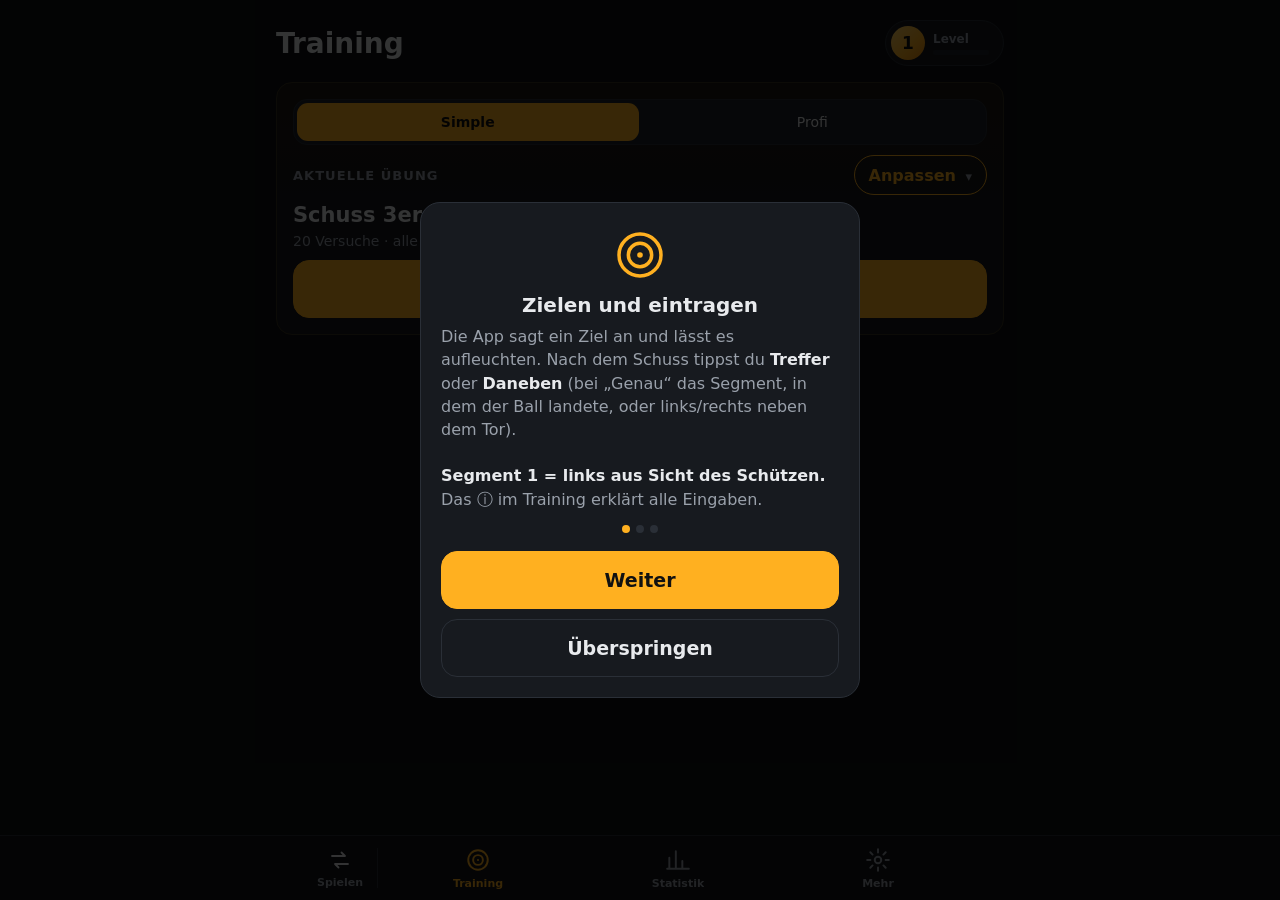
==== index.html @ d04c83e4 "Merge pull request #27 from OliverHapunkt/claude/hotfix-safeupdate v3.20.1 Hotfix: Bestätigen scheit" ====
<!doctype html>
<html lang="de">
<head>
<meta charset="utf-8">
<meta name="viewport" content="width=device-width,initial-scale=1,viewport-fit=cover,user-scalable=no">
<meta name="apple-mobile-web-app-capable" content="yes">
<meta name="mobile-web-app-capable" content="yes">
<meta name="apple-mobile-web-app-status-bar-style" content="black-translucent">
<meta name="apple-mobile-web-app-title" content="Kicker">
<meta name="theme-color" content="#0e1013">
<title>KickerTrainer</title>
<script>
// Version und Datum: nur hier ändern. Hängt an CSS/JS als ?v=…, damit iOS nach einem Update keine alten Dateien mischt.
window.KT_VER={v:'3.20.1',d:'2026-11-25'};
document.write('<link rel="stylesheet" href="css/app.css?v='+KT_VER.v+'">');
</script>
</head>
<body>

<section id="home" class="screen tabbed">
  <header class="ptitle phead"><h1>Training</h1><button class="lvlchip hidden" id="lvlChip" aria-label="Level-Details"></button></header>

  <div class="card qcard">
    <div class="chips sc" id="cLvl" aria-label="Modus"></div>
    <div class="qhead tap"><h2>Aktuelle Übung</h2><button class="link pill" id="btnCfg" aria-expanded="false">Anpassen</button></div>
    <p class="qsum" id="cfgSum"></p>
    <div id="simpleWrap" class="hidden">
      <div class="sub"><label>Übung</label><div class="chips sc" id="sDisc"></div></div>
      <div class="sub"><label>Anzahl</label><div id="sAmt"></div></div>
    </div>
    <div id="cfgWrap" class="hidden">
      <div class="sub"><label>Disziplin</label><div class="chips" id="cDisc"></div></div>
      <div class="sub"><label id="lTech">Technik</label><div class="chips" id="cTech"></div></div>
      <div class="sub" id="wTech2"><label>Schuss-Technik</label><div class="chips" id="cTech2"></div></div>
      <div class="sub" id="wTP"><label>Pass-Ziele <span class="lmulti">mehrere möglich</span></label><div class="chips multi" id="cTP"></div></div>
      <div class="sub" id="wTS"><label>Schuss-Ziele <span class="lmulti">mehrere möglich</span> <button type="button" class="tipb" data-tip-k="segs" aria-label="Erklärung">ⓘ</button></label><div class="chips multi" id="cTS"></div></div>
      <div class="sub hidden" id="wReact"><label>Reaktion <button type="button" class="tipb" data-tip-k="react" aria-label="Erklärung">ⓘ</button></label>
        <div class="chips sc" id="cRxm"></div><div class="chips sc" id="cRxa" style="margin-top:8px"></div>
        <label style="margin-top:12px">Schwierigkeit</label><div class="chips sc" id="cDyn"></div>
        <label id="lLvl" style="margin-top:10px">Stufe </label><div id="sLvl"></div><p class="hint" id="hLvl"></p>
        <p class="hint warn hidden" id="hRx"></p></div>
      <div class="sep"></div>
      <div class="sub"><label>Reihenfolge</label><div class="chips sc" id="cOrder"></div>
        <div id="wWeak" class="hidden"><div class="sub"><label>Datenbasis: letzte Sessions dieser Disziplin</label><div class="chips sc" id="cWeakN"></div></div><p class="hint" id="hWeak"></p></div></div>
      <div class="sub" id="wTiming"><label>Timing <button type="button" class="tipb" data-tip-k="timing" aria-label="Erklärung">ⓘ</button></label><div class="chips sc" id="cTiming"></div><p class="hint" id="hTiming"></p></div>
      <div class="sub" id="wWindow"><label>Reaktionsfenster nach Signal</label><div id="cWindow"></div></div>
      <div class="sub" id="wReady"><label>Aufbauzeit / „Bereit“ <button type="button" class="tipb" data-tip-k="setup" aria-label="Erklärung">ⓘ</button></label><div class="chips sc" id="cReady"></div><div class="hidden" id="sReady"></div><p class="hint" id="hReady"></p></div>
      <div class="sub" id="wScore"><label>Wertung Schuss <button type="button" class="tipb" data-tip-k="scoring" aria-label="Erklärung">ⓘ</button></label><div class="chips sc" id="cScore"></div><p class="hint" id="hScore"></p></div>
      <div class="sub" id="wPr"><label>Druckmodus</label><div id="cPr"></div><p class="hint" id="hPr"></p></div>
      <div class="sub"><label>Umfang</label><div class="chips sc" id="cAmtC"></div><div id="cAmt" style="margin-top:10px"></div></div>
      <button class="big" id="btnPreset">Als eigene Übung speichern</button>
    </div>
    <div class="two qbtns"><button class="big primary" id="btnStart">Start</button><button class="big" id="btnAddPlan">+ Station</button></div>
  </div>
  <div id="gamHome"></div>
  <div id="lpHome"></div>

  <div class="card hidden" id="presetCard"><h2>Meine Übungen</h2><div id="presetList"></div></div>

  <div class="card hidden" id="planCard"><div class="qhead"><h2 id="planTitle">Ablauf</h2><button class="link" id="btnPlanClear">Leeren</button></div><div id="planList"></div>
    <div class="two"><button class="big primary" id="btnPlanStart">Ablauf starten</button><button class="big" id="btnPlanSave">Speichern</button></div>
    <p class="hint" style="margin-bottom:0">Mehrere Stationen hintereinander. Weitere mit „+ Station“ hinzufügen.</p></div>

</section>

<div id="flash" aria-hidden="true"></div>
<section id="train" class="hidden">
  <div class="beam" id="beam"></div>
  <div class="thead"><div><button type="button" class="tipb" data-tip-k="vocab" aria-label="Sprachbefehle und Bedeutung der Eingaben">ⓘ</button> <span id="tMode"></span></div><div id="tCount" class="count"></div><div id="tRate"></div></div>
  <div class="status" id="tStatus"></div>
  <div class="bar"><i id="tBar"></i></div>
  <div class="wlive hidden" id="wLive"></div>
  <div class="mlive hidden" id="mLive"><span>Ton</span><div class="meter mA"><i></i><b></b></div><span>Vibr.</span><div class="meter mM"><i></i><b></b></div><div class="mstate" id="mState"></div></div>
  <div class="area" id="area">
    <button class="readybtn hidden" id="readyBtn">BEREIT</button>
    <div class="segs hidden" id="segs"></div>
    <div class="pviz hidden" id="pviz"></div>
    <div class="simple hidden" id="simple"><button class="sbtn no dir hidden" id="bNoL"><span>←</span><small>Daneben links</small></button><button class="sbtn yes" id="bYes">Treffer</button><button class="sbtn no" id="bNo">Daneben</button><button class="sbtn no dir hidden" id="bNoR"><span>→</span><small>Daneben rechts</small></button></div>
  </div>
  <div class="tfoot">
    <button id="btnUndo" aria-label="Rückgängig"><svg class="ic" viewBox="0 0 24 24" aria-hidden="true"><path d="M9 14 4 9l5-5"/><path d="M4 9h11a5 5 0 0 1 0 10h-3"/></svg><small>Rückgängig</small></button>
    <button id="btnMissL" class="miss mdir hidden" aria-label="Daneben links neben dem Tor"><span>←</span><small>links daneben</small></button><button id="btnMiss" class="miss"><span>Daneben</span><small>unklar wohin</small></button><button id="btnMissR" class="miss mdir hidden" aria-label="Daneben rechts neben dem Tor"><span>→</span><small>rechts daneben</small></button>
    <button id="btnEnd" aria-label="Training beenden"><svg class="ic" viewBox="0 0 24 24" aria-hidden="true"><rect x="6" y="6" width="12" height="12" rx="2"/></svg><small>Ende</small></button>
  </div>
</section>

<section id="stats" class="screen tabbed hidden">
  <header class="ptitle"><h1>Statistik</h1></header>
  <div class="filters">
    <div class="chips" id="cPin"></div>
    <div class="chips sc" id="cRange"></div>
    <div class="chips scroll" id="cSDisc"></div>
    <div class="chips scroll" id="cSTech"></div>
    <div class="chips scroll" id="cSTime"></div>
  </div>
  <div id="statsBody"></div>
</section>

<section id="chal" class="screen tabbed hidden">
  <header class="ptitle"><h1>Challenges</h1></header>
  <div id="chalBody"></div>
</section>

<section id="settings" class="screen tabbed hidden">
  <header class="ptitle"><h1>Einstellungen</h1></header>
  <div class="card" data-only="train"><h2>Ansage &amp; Eingabe</h2>
    <label class="row"><span>Sprachansage <button type="button" class="tipb" data-tip-k="voiceOut" aria-label="Erklärung">ⓘ</button><small>Schuss: nur Zahl · Pass: „wall“ / „lane“</small></span><input type="checkbox" class="sw" id="oVoiceOut"></label>
    <label class="row"><span>Daneben mit Richtung <button type="button" class="tipb" data-tip-k="missdir" aria-label="Erklärung">ⓘ</button><small>Nur Wertung „Einfach“: teilt „Daneben“ in links / rechts (aus Sicht des Schützen). Bei „Genau“ immer vorhanden</small></span><input type="checkbox" class="sw" id="oMissDir"></label>
    <label class="row"><span>Spracheingabe (Beta) <button type="button" class="tipb" data-tip-k="vocab" aria-label="Erklärung">ⓘ</button><small>„Ja“, „eins“–„fünf“, „links“, „rechts“, „miss“ – ⓘ zeigt das Wörterbuch</small></span><input type="checkbox" class="sw" id="oVoiceIn"></label>
    <p class="hint" id="srNote" style="margin-top:6px"></p>
  </div>
  <div class="card" data-only="train"><h2>Trainingshilfen</h2>
    <label class="row"><span>Lernpfad<small>Zeigt auf der Trainingsseite, welche Stufe (Serie, Gemischt, Auf Signal) als Nächstes dran ist</small></span><input type="checkbox" class="sw" id="oLp"></label>
    <label class="row"><span>Standardtest-Erinnerung<small>Einmal im Monat derselbe Test, damit du Fortschritt wirklich vergleichen kannst</small></span><input type="checkbox" class="sw" id="oStd"></label>
  </div>
  <div class="card"><h2>Gamification</h2>
    <label class="row"><span>Gamification<small>Level, XP und Challenges. Aus = App wie bisher</small></span><input type="checkbox" class="sw" id="gOn"></label>
    <label class="row"><span>XP &amp; Level<small>Punkte für Training und Treffer, schwierigere Ziele zählen mehr</small></span><input type="checkbox" class="sw" id="gXp"></label>
    <label class="row"><span>Challenges<small>Vorkonfigurierte Aufgaben mit Fortschritt</small></span><input type="checkbox" class="sw" id="gCh"></label>
  </div>
  <div class="card" data-only="train"><h2>Schusserkennung</h2>
    <label class="row"><span>Schusserkennung <button type="button" class="tipb" data-tip-k="detect" aria-label="Erklärung">ⓘ</button><small>nur damit werden Reaktionszeiten gemessen</small></span><input type="checkbox" class="sw" id="oMic"></label>
    <label class="row"><span>Auto-Treffer <button type="button" class="tipb" data-tip-k="autocount" aria-label="Erklärung">ⓘ</button><small>Ein erkannter Schuss zählt als Treffer auf das angesagte Ziel. Im Korrekturfenster kannst du ihn überschreiben. Nur mit Schusserkennung, nur bei Schüssen</small></span><input type="checkbox" class="sw" id="oAuto"></label>
    <div class="sub" id="wDet"><label>Erkennung über <button type="button" class="tipb" data-tip-k="detect" aria-label="Erklärung">ⓘ</button></label><div class="chips" id="cDet"></div>
      <p class="hint" id="calState" style="margin-bottom:0"></p>
      <div class="sub" id="wCorr"><label>Korrekturfenster</label><div class="chips sc" id="cCorr"></div></div>
      <p class="hint">„Ton + Erschütterung“ = beide müssen gleichzeitig ausschlagen: am wenigsten Fehlauslöser (Stimmen, Nachbartisch). Erschütterung braucht iPad direkt auf dem Tisch.</p></div>
    <button class="big" id="btnTest">Schusserkennung kalibrieren &amp; testen</button>
  </div>
  <div class="card" id="acct"><h2>Konto &amp; Sicherung</h2>
    <div id="acOut">
      <p class="hint" style="margin:0">Ohne Konto läuft alles wie bisher: Die Daten bleiben nur auf diesem Gerät (bitte regelmäßig sichern). Mit Konto werden sie gesichert und zwischen deinen Geräten abgeglichen.</p>
      <button class="big" id="acStart">Anmelden / Registrieren</button>
    </div>
    <div id="acMail" class="hidden">
      <label for="acEmail" class="hint" style="margin:0">E-Mail-Adresse</label>
      <input type="email" id="acEmail" autocomplete="email" inputmode="email" autocapitalize="off" autocorrect="off" spellcheck="false" placeholder="name@beispiel.de">
      <p class="hint">Wir schicken dir einen Code. Ein Passwort brauchst du nicht. Mit der Anmeldung werden deine E-Mail-Adresse und deine Trainingsdaten bei unserem Dienstleister Supabase gespeichert.</p>
      <button class="big primary" id="acSend">Code senden</button>
      <button class="big" id="acCancel1">Abbrechen</button>
    </div>
    <div id="acCode" class="hidden">
      <p class="hint" id="acCodeHint" style="margin:0"></p>
      <input type="text" id="acToken" inputmode="numeric" autocomplete="one-time-code" maxlength="10" placeholder="Code">
      <button class="big primary" id="acVerify">Bestätigen</button>
      <button class="big" id="acResend" disabled>Neuen Code senden</button>
      <button class="big" id="acCancel2">Zurück</button>
    </div>
    <div id="acIn" class="hidden">
      <div class="kv"><span>Angemeldet als</span><b id="acUser"></b></div>
      <div class="kv"><span>Abgleich</span><b id="acState"></b></div>
      <button class="big" id="acSync">Jetzt abgleichen</button>
      <button class="big" id="acOutBtn">Abmelden</button>
      <button class="big danger" id="acDelete">Konto löschen</button>
      <p class="hint">Gelöschte Einträge werden nicht auf andere Geräte übertragen. Beim Konto löschen verschwinden E-Mail-Adresse und alle Daten im Konto, die Daten auf diesem Gerät bleiben.</p>
    </div>
  </div>
  <div class="card"><h2>Daten</h2>
    <div class="two eq"><button class="big" id="btnExport">Sichern (JSON)</button><button class="big" id="btnCSV">Tabelle (CSV)</button></div>
    <button class="big" id="btnImport">Importieren (zusammenführen)</button>
    <input type="file" id="fileImport" accept="application/json,.json" class="hidden">
    <button class="big danger" id="btnReset">Alle Daten löschen</button>
    <p class="hint" id="dataHint"></p>
  </div>
  <div class="card"><h2>Rechtliches</h2>
    <div class="two eq"><a class="big linkbtn" href="impressum.html">Impressum</a><a class="big linkbtn" href="datenschutz.html">Datenschutz</a></div>
    <p class="hint">Was gespeichert wird, wer was sieht und wie gelöscht wird.</p>
  </div>
  <p class="hint" data-only="train">Segment 1 = links aus Sicht des Schützen. Links/rechts „daneben“ ebenfalls aus Sicht des Schützen. <button type="button" class="link" data-tip-k="segs">Segmente erklärt</button> · <button type="button" class="link" data-tip-k="miss">Daneben erklärt</button></p>
  <button class="big hidden" id="btnLab">Labor · Kamera-Probe</button>
  <p class="ver" id="appVer"></p>
</section>

<section id="play" class="screen tabbed hidden">
  <header class="ptitle"><h1>Spiel</h1></header>
  <div id="playBody"></div>
</section>

<section id="groups" class="screen tabbed hidden">
  <header class="ptitle"><h1>Gruppen</h1></header>
  <div id="groupsBody"></div>
</section>

<section id="rank" class="screen tabbed hidden">
  <header class="ptitle"><h1>Bilanz</h1></header>
  <div id="rankBody"></div>
</section>

<section id="lobby" class="screen tabbed hidden">
  <header class="ptitle"><h1 id="lobTitle">Lobby</h1></header>
  <div id="lobBody"></div>
</section>

<section id="match" class="hidden">
  <div class="mhead" id="mHead"></div>
  <div class="mscore" id="mScore"></div>
  <div class="msync hidden" id="mSync"></div>
  <div class="marea" id="mArea"></div>
  <div class="tfoot">
    <button id="mUndo"><svg class="ic" viewBox="0 0 24 24" aria-hidden="true"><path d="M9 14 4 9l5-5"/><path d="M4 9h11a5 5 0 0 1 0 10h-3"/></svg><small>Rückgängig</small></button>
    <button id="mOwn" class="own hidden">Eigentor</button>
    <button id="mInfo" aria-label="Erklärung"><svg class="ic" viewBox="0 0 24 24" aria-hidden="true"><circle cx="12" cy="12" r="9"/><path d="M12 11v5M12 7.5v.01"/></svg><small>Info</small></button>
    <button id="mEnd"><svg class="ic" viewBox="0 0 24 24" aria-hidden="true"><rect x="6" y="6" width="12" height="12" rx="2"/></svg><small>Ende</small></button>
  </div>
</section>

<div id="msummary" class="overlay hidden"><div class="sheet" id="msumBody"></div></div>

<!-- Inhalt kommt aus renderTabbar() in core.js, je nach Hälfte -->
<nav class="tabbar" id="tabbar"></nav>

<section id="lab" class="screen hidden">
  <div class="shead"><button id="btnLabBack">‹ Zurück</button></div>
  <h1>Labor · Kamera-Probe</h1>
  <div class="card">
    <p class="hint" style="margin-top:0">Frage: Erkennt die Kamera, in welches Segment der Ball ging? Leg das iPhone an die Tischkante, Kamera aufs Tor, Display zu dir. Schieb das rote Rechteck mit den Reglern über die Toröffnung. Dann schieß und tippe jedes Mal, wohin der Ball wirklich ging, mindestens 10 Schüsse über alle Segmente. Das Kamerabild bleibt auf dem Gerät.</p>
    <div class="chips sc" id="labFps"></div>
    <button class="big primary" id="btnLabCam">Kamera an</button>
    <p class="hint" id="labInfo"></p>
    <div class="labview"><video id="labVid" playsinline muted></video><canvas id="labOv"></canvas></div>
    <div class="labbars" id="labBars"></div>
  </div>
  <div class="card"><h2>Ausschnitt (Tor im Bild)</h2><div id="labRoi"></div></div>
  <div class="card"><h2>Schüsse</h2><p class="hint" id="labSum"></p>
    <div class="chips hidden" id="labTruth"></div>
    <div id="labRows"></div>
    <div class="two eq"><button class="big" id="btnLabCopy">Ergebnis kopieren</button><button class="big" id="btnLabClear">Zurücksetzen</button></div>
  </div>
</section>

<section id="test" class="screen hidden">
  <div class="shead"><button id="btnTestBack">‹ Zurück</button></div>
  <h1>Test</h1>
  <div class="card"><h2>Sprachansage</h2>
    <div class="two"><button class="big" id="tsNum">„Drei“</button><button class="big" id="tsWall">„Wall“</button></div>
  </div>
  <div class="card"><h2>Spracheingabe</h2>
    <p class="hint" id="srSupport" style="margin-top:0"></p>
    <div class="say" id="sSay">–</div>
    <div class="heard" id="sHeard"></div>
    <div class="verdict" id="sVerdict"></div>
    <button class="big primary" id="btnSR">Test starten</button>
    <p class="hint">Aus deiner Spielposition sprechen, normale Lautstärke. Wenn „Ja“ zuverlässig erkannt wird, lohnt sich die Spracheingabe.</p>
  </div>
  <div class="card" id="calCard"><h2>Kalibrierung <button type="button" class="tipb" data-tip-k="calib" aria-label="Erklärung">ⓘ</button></h2>
    <div class="calmsg" id="calMsg"></div>
    <div class="caldots hidden" id="calDots"></div>
    <p class="hint" id="calInfo" style="margin-top:8px"></p>
    <button class="big primary" id="btnCal">Kalibrieren</button>
    <button class="big hidden" id="btnCalReset">Kalibrierung verwerfen</button>
  </div>
  <div class="card"><h2>Schusserkennung prüfen</h2>
    <button class="big" id="btnMicTest">Mikrofon an</button>
    <div class="meter mA"><i></i><b></b></div>
    <div class="meter mM"><i></i><b></b></div>
    <div class="mstate" id="mStateTest"></div>
    <div class="verdict" id="micVerdict"></div>
    <p class="hint">Schuss ans Tor → der Balken springt über die rote Marke und „Schuss erkannt“ erscheint. Oben Ton, unten Erschütterung.</p>
    <div class="sub" id="manSens"><h2 style="margin-top:14px">Von Hand einstellen</h2>
      <div class="row" id="rowSens"><span>Ton – Schwelle</span><input type="range" id="oSens" min="1.5" max="8" step="0.5"></div>
      <div class="row" id="rowMSens"><span>Erschütterung – Schwelle</span><input type="range" id="oMSens" min="1.5" max="10" step="0.5"></div>
      <p class="hint">Nur ohne Kalibrierung. Regler rechts = unempfindlicher.</p></div>
  </div>
</section>

<div id="intro" class="overlay hidden"><div class="sheet"><div id="introBody"></div><button class="big primary" id="introGo">Los</button><p class="center" style="margin-bottom:0">startet automatisch · oder „Ja“</p></div></div>
<div id="tip" class="hidden"></div>
<div id="summary" class="overlay hidden"><div class="sheet" id="summaryBody"></div></div>
<script>
// Skripte in fester Reihenfolge laden (async=false), alle teilen sich denselben globalen Gültigkeitsbereich
['core','ui','detector','sensors','home','training','reaktion','stats','gamification','learn','play','bilanz','tools','lab','calibrate','cloud','main'].forEach(f=>{const s=document.createElement('script');s.src='js/'+f+'.js?v='+KT_VER.v;s.async=false;document.body.appendChild(s)});
</script>
</body>
</html>
---- css/app.css ----
:root{--bg:#0e1013;--panel:#171a1f;--panel2:#1e2229;--line:#2a2f37;--text:#e8eaed;--mute:#9aa1ab;--acc:#ffb020;--hit:#2ecc71;--miss:#ff4d4f;
  /* Segmentfarben: bewusst keine davon gleich der Akzentfarbe (Auswahl/Start) */
  --s1:#4a96ee;--s2:#f0743a;--s3:#22b98a;--s4:#a07cf0;--s5:#e0609a;--tabh:64px}
*{box-sizing:border-box}
html,body{margin:0;background:var(--bg);color:var(--text);font-family:-apple-system,system-ui,"Segoe UI",sans-serif;-webkit-user-select:none;user-select:none;-webkit-tap-highlight-color:transparent;touch-action:manipulation}
button{font:inherit;color:inherit;cursor:pointer}
.hidden{display:none!important}
.screen{max-width:760px;margin:0 auto;padding:calc(env(safe-area-inset-top) + 16px) 16px calc(env(safe-area-inset-bottom) + 24px)}
h1{font-size:28px;margin:4px 0 16px}
h2{font-size:13px;text-transform:uppercase;letter-spacing:.08em;color:var(--mute);margin:0 0 10px;font-weight:600}
.card{background:var(--panel);border:1px solid var(--line);border-radius:16px;padding:14px;margin-bottom:12px}
#hWeak{white-space:pre-line}
.wlive{font-size:15px;color:var(--mute);text-align:center;line-height:1.35}.wlive b{color:var(--acc)}
.wrow{display:grid;grid-template-columns:minmax(110px,1.1fr) 2fr 52px;gap:10px;align-items:center;padding:6px 0;font-size:16px}
.wrow small{display:block;color:var(--mute);font-size:12px}
.wbar{height:14px;background:var(--panel2);border-radius:7px;overflow:hidden}.wbar i{display:block;height:100%;background:var(--acc)}
.wrow b{text-align:right}
.hint{color:var(--mute);font-size:14px;margin:10px 0 0;line-height:1.4}
.chips{display:flex;flex-wrap:wrap;gap:8px}
.chip{padding:11px 16px;border-radius:999px;border:1px solid var(--line);background:var(--panel2);font-size:16px;min-height:44px}
.chip.on{background:var(--acc);color:#111;border-color:var(--acc);font-weight:600}
.sub{margin-top:14px}.sub:first-child{margin-top:0}
.sub>label:not(.row){display:block;font-size:14px;color:var(--mute);margin-bottom:6px}
.row{display:flex;align-items:center;justify-content:space-between;gap:12px;padding:8px 0;font-size:17px}
.row small{display:block;color:var(--mute);font-size:13px}
.row input[type=checkbox]{width:28px;height:28px;accent-color:var(--acc);flex:none}
.sl{display:flex;align-items:center;gap:14px;min-height:48px}.sl .slw{flex:1;min-width:0}.sl output{min-width:78px;text-align:right;font-weight:700;font-size:17px;color:var(--acc)}
.sl input[type=range]{width:100%;margin:0;height:44px;background:transparent;accent-color:var(--acc);-webkit-appearance:none;appearance:none}
.sl input[type=range]::-webkit-slider-runnable-track{height:6px;border-radius:3px;background:var(--line)}
.sl input[type=range]::-webkit-slider-thumb{-webkit-appearance:none;width:30px;height:30px;margin-top:-12px;border-radius:50%;background:var(--acc);border:3px solid #111;box-shadow:0 0 0 1px var(--acc)}
.sl input[type=range]::-moz-range-track{height:6px;border-radius:3px;background:var(--line)}
.sl input[type=range]::-moz-range-thumb{width:24px;height:24px;border-radius:50%;background:var(--acc);border:3px solid #111}
.sl .ticks{display:flex;justify-content:space-between;font-size:12px;color:var(--mute);margin:-4px 2px 0}
.row input[type=range]{flex:1;max-width:260px;accent-color:var(--acc)}
.meter{position:relative;height:16px;background:var(--panel2);border-radius:8px;overflow:hidden;margin-top:8px}
.meter i{position:absolute;left:0;top:0;bottom:0;background:var(--hit);width:0}
.meter.det i{background:var(--acc)}
.mlive{display:grid;grid-template-columns:auto 1fr auto 1fr;gap:6px 8px;align-items:center;font-size:13px;color:var(--mute)}
.mlive .meter{margin-top:0;height:12px}
.mstate{grid-column:1/-1;font-size:13px;min-height:0}
.meter b{position:absolute;top:0;bottom:0;width:3px;background:var(--miss);left:0}
.big{display:block;width:100%;min-height:58px;border-radius:16px;border:1px solid var(--line);background:var(--panel);font-size:19px;font-weight:600;margin-top:10px}
.primary{background:var(--acc);color:#111;border-color:var(--acc)}
.two{display:grid;grid-template-columns:2fr 1fr;gap:8px}
.planitem{display:flex;align-items:center;gap:10px;padding:10px 0;border-bottom:1px solid var(--line);font-size:15px}
.planitem:last-of-type{border-bottom:0}.planitem span{flex:1}.planitem b{color:var(--acc);width:22px}
.planitem button{background:none;border:0;color:var(--mute);font-size:22px;padding:4px 8px}
/* Training */
#train{position:fixed;inset:0;display:flex;flex-direction:column;padding:calc(env(safe-area-inset-top) + 10px) 12px calc(env(safe-area-inset-bottom) + 12px);gap:10px}
.thead{display:grid;grid-template-columns:1fr auto 1fr;align-items:center;gap:8px;font-size:16px;color:var(--mute)}
.thead>div{min-width:0;overflow:hidden;text-overflow:ellipsis;white-space:nowrap}#tRate{text-align:right}
/* Schmal (iPhone): Übungsname links über die volle Breite und umbrechend statt
   abgeschnitten, Zähler rechts daneben, Serie/Quote darunter. Drei gleich breite
   Drittel ließen dem Namen nur ~140 px. */
@media (max-width:500px),(orientation:landscape) and (max-height:520px){
  .thead{grid-template-columns:1fr auto;grid-template-areas:"mode count" "rate rate";font-size:14px;row-gap:2px}
  .thead>div:nth-child(1){grid-area:mode;white-space:normal;line-height:1.25}
  .thead>div:nth-child(2){grid-area:count}
  .thead>#tRate{grid-area:rate;text-align:left}
  .thead>div:empty{display:none}
}
.thead .count{font-size:22px;color:var(--text);font-weight:700;white-space:nowrap}
.status{text-align:center;font-size:clamp(30px,8vw,68px);font-weight:800;min-height:1.25em;line-height:1.25}
.status.alert{color:var(--acc)}.status.late{color:var(--miss)}.status.ok{color:var(--hit)}
.bar{height:8px;background:var(--line);border-radius:4px;overflow:hidden}
.bar i{display:block;height:100%;width:0;background:var(--acc)}
.area{flex:1;min-height:0;display:flex}
.area>*{flex:1}
.segs{display:grid;grid-template-columns:repeat(5,1fr);gap:8px}
.seg{border:3px solid var(--line);background:var(--panel);border-radius:16px;font-size:clamp(34px,9vw,84px);font-weight:800;color:var(--mute);display:flex;align-items:center;justify-content:center;transition:background .12s,opacity .2s}
.off .seg,.off .sbtn{opacity:.45}
.seg{position:relative;overflow:hidden}
.seg::before{content:"";position:absolute;left:0;right:0;top:0;height:6px;background:var(--sc);opacity:.7}
.seg:nth-child(1){--sc:var(--s1)}.seg:nth-child(2){--sc:var(--s2)}.seg:nth-child(3){--sc:var(--s3)}.seg:nth-child(4){--sc:var(--s4)}.seg:nth-child(5){--sc:var(--s5)}
.seg.target{border-color:var(--sc);background:var(--sc);color:#111;box-shadow:0 0 36px var(--sc)}
.seg.target::before{opacity:0}
.segs.ro{pointer-events:none}
.area.split{flex-direction:column;gap:10px}
.area.split>.segs{flex:1.25}.area.split>.simple{flex:1}
.beam{position:absolute;top:0;bottom:0;left:0;width:0;opacity:0;pointer-events:none;background:var(--bc,#ffb020);z-index:0}
.beam.on{opacity:.3;animation:beamIn .7s ease-out}
@keyframes beamIn{0%{opacity:1}100%{opacity:.3}}
#train>*:not(.beam){position:relative;z-index:1}
.seg.pulse{animation:pulse .3s 2}
/* Reaktionsschießen: grau = zu, grün (pulsierend) = Lücke, Bernstein-Rahmen = Ziel, blau/violett/weiß = Ablenkung */
.seg.rx{background:#23262d;border-color:#2b2f38;color:#8a8f99;transition:none}
.seg.rx::before{opacity:0}
.seg.rx.open{background:var(--hit);border-color:var(--hit);color:#0b1f12;box-shadow:0 0 34px var(--hit);animation:rxPulse .5s ease-in-out infinite alternate}
@keyframes rxPulse{from{filter:brightness(1)}to{filter:brightness(1.3)}}
.seg.rx.tgt{outline:7px solid var(--acc);outline-offset:-9px;box-shadow:0 0 30px rgba(255,176,32,.55)}
.seg.rx.tgt:not(.open){color:var(--acc)}
.seg.rx.tgt.open{box-shadow:0 0 0 2px var(--acc),0 0 52px var(--hit)}
.seg.rx.d1{background:#2f63c8;border-color:#2f63c8;color:#e8eefc}
.seg.rx.d2{background:#7d4fd6;border-color:#7d4fd6;color:#f1eafe}
.seg.rx.d3{background:#e8eaed;border-color:#e8eaed;color:#2a2d33}
#flash{position:fixed;inset:0;background:#eafff1;opacity:0;pointer-events:none;z-index:50}
#flash.on{animation:flashA .25s ease-out}
@keyframes flashA{0%{opacity:.9}100%{opacity:0}}
.dchk{margin-top:6px}
.hint.warn{color:var(--acc)}
@keyframes pulse{50%{filter:brightness(1.35)}}
.fhit{background:var(--hit)!important;color:#000!important;border-color:var(--hit)!important}
.fmiss{background:var(--miss)!important;color:#000!important;border-color:var(--miss)!important}
.simple{display:grid;grid-template-columns:1fr 1fr;gap:10px}
.sbtn{border-radius:20px;font-size:clamp(28px,7vw,56px);font-weight:800;border:3px solid}
.sbtn.yes{background:#13281c;border-color:#1f5a35;color:#6fe39b}
.sbtn.no{background:#2a1517;border-color:#5a2226;color:#ff8a8c}
.readybtn{border-radius:24px;border:3px dashed var(--acc);background:rgba(255,176,32,.08);color:var(--acc);font-size:clamp(40px,11vw,96px);font-weight:800}
.tfoot{display:flex;gap:8px}
.tfoot button{flex:1;min-height:64px;border-radius:16px;border:1px solid var(--line);background:var(--panel);font-size:19px;font-weight:600;display:flex;flex-direction:column;align-items:center;justify-content:center;gap:2px;line-height:1.1}
.tfoot .ico{font-size:22px}.tfoot small{font-size:13px;font-weight:600;color:var(--mute)}
.tfoot .miss{flex:2.4;background:#2a1517;border-color:#5a2226;color:#ff8a8c;font-size:22px}
.ver{padding:12px 0;-webkit-tap-highlight-color:transparent;text-align:center;font-size:12px;color:var(--mute);opacity:.45;margin:18px 0 0;letter-spacing:.04em}
.card input[type=email],.card input[type=text]{display:block;width:100%;min-height:54px;border-radius:14px;border:1px solid var(--line);background:var(--panel2);color:var(--text);font:inherit;font-size:19px;padding:0 14px;margin-top:6px;-webkit-user-select:text;user-select:text;-webkit-appearance:none;appearance:none}
.card input[type=email]:focus,.card input[type=text]:focus{outline:2px solid var(--acc);outline-offset:0}
#acToken{letter-spacing:.3em;text-align:center;font-size:26px}
.big:disabled{opacity:.45}
/* Overlay */
.overlay{position:fixed;inset:0;background:rgba(0,0,0,.78);display:flex;align-items:center;justify-content:center;padding:16px;z-index:10}
.sheet{background:var(--panel);border:1px solid var(--line);border-radius:20px;padding:20px;width:100%;max-width:520px;max-height:90dvh;overflow:auto}
.bigpct{font-size:60px;font-weight:800;text-align:center;line-height:1}
.center{text-align:center;color:var(--mute);margin:6px 0 12px}
.segrow{display:grid;grid-template-columns:repeat(var(--c,5),1fr);gap:6px;margin:10px 0}
.segrow div{background:var(--panel2);border-radius:10px;padding:8px 2px;text-align:center;font-size:13px;color:var(--mute)}
.segrow b{display:block;font-size:18px;color:var(--text)}
.kv{display:flex;justify-content:space-between;gap:10px;padding:7px 0;border-bottom:1px solid var(--line);font-size:16px}
.kv:last-child{border-bottom:0}.kv span{color:var(--mute)}
.blockh{font-size:15px;font-weight:700;margin:14px 0 4px;color:var(--acc)}
/* Stats */
.shead button{background:none;border:0;color:var(--acc);font-size:18px;padding:8px 0}
.tiles{display:grid;grid-template-columns:repeat(4,1fr);gap:8px}
.tile{background:var(--panel2);border-radius:12px;padding:10px;text-align:center}
.tile b{display:block;font-size:22px}.tile span{font-size:13px;color:var(--mute)}
.trend{display:flex;align-items:flex-end;gap:4px;height:120px;padding-top:6px}
.trend div{flex:1;max-width:36px;background:var(--acc);border-radius:4px 4px 0 0;min-height:2px}
table.hm{width:100%;border-collapse:separate;border-spacing:4px;font-size:14px}
.hm th{color:var(--mute);font-weight:600}.hm td{text-align:center;border-radius:8px;padding:8px 2px;background:var(--panel2)}
.hm td small{display:block;font-size:10px;opacity:.75}
.hm td:first-child{text-align:left;background:none;color:var(--mute)}
/* Statistik v3 */
.filters{display:flex;flex-direction:column;gap:8px;margin-bottom:14px}

.filters .chip{min-height:38px;padding:8px 13px;font-size:15px}
.chart{display:block;overflow:visible;max-width:100%}
.chart text{fill:#9aa1ab;font-size:12.5px;font-family:inherit}
.chart .val{fill:#e8eaed;font-weight:600}
.chart .grid{stroke:#2a2f37;stroke-width:1}
.chart .ln{fill:none;stroke:#ffb020;stroke-width:2.5;stroke-linejoin:round;stroke-linecap:round}
.chart .hit{fill:transparent;cursor:pointer}
.scrollx{overflow-x:auto}
.hero{display:flex;align-items:flex-end;gap:18px;flex-wrap:wrap}
.hero .heronum{font-size:60px;font-weight:800;line-height:.95}
.hero .hl{color:var(--mute);font-size:15px;margin-bottom:4px}
.delta{font-size:15px;font-weight:700}.delta.up{color:var(--hit)}.delta.down{color:var(--miss)}.delta span{color:var(--mute);font-weight:400}
.legend{display:flex;gap:6px 16px;flex-wrap:wrap;font-size:13px;color:var(--mute);margin-top:10px}
.legend i{display:inline-block;width:10px;height:10px;border-radius:3px;margin-right:6px;vertical-align:-1px}
.srow{padding:12px 0;border-bottom:1px solid var(--line)}.srow:last-of-type{border-bottom:0}
.srow.ex{opacity:.55}
.srow .top{display:flex;justify-content:space-between;gap:10px;font-size:16px;cursor:pointer}
.srow small{color:var(--mute);font-size:13px;display:block;margin-top:3px;cursor:pointer}
.badge{font-size:11px;border:1px solid var(--line);border-radius:6px;padding:1px 6px;color:var(--mute);margin-left:8px;vertical-align:2px}
.acts{display:flex;flex-wrap:wrap;gap:8px;margin-top:10px}
.acts button{padding:9px 14px;border-radius:10px;border:1px solid var(--line);background:var(--panel2);font-size:15px}
.entries{margin-top:10px;max-height:420px;overflow:auto}
.erow{display:flex;align-items:center;gap:5px;padding:6px 0;border-top:1px solid var(--line);font-size:14px;flex-wrap:wrap}
.erow span{flex:1;min-width:130px;color:var(--mute)}
.eb{min-width:36px;height:36px;border-radius:9px;border:1px solid var(--line);background:var(--panel2);font-size:15px;padding:0 6px}
.eb.on{background:var(--hit);color:#000;border-color:var(--hit);font-weight:700}
.eb.onm{background:var(--miss);color:#000;border-color:var(--miss);font-weight:700}
#tip{position:fixed;z-index:30;background:#000;border:1px solid #3a404a;border-radius:10px;padding:8px 11px;font-size:14px;line-height:1.4;pointer-events:none;max-width:260px;white-space:pre-line;box-shadow:0 6px 20px rgba(0,0,0,.5)}
/* Test */
.say{font-size:44px;font-weight:800;text-align:center;margin:8px 0}
.heard{text-align:center;color:var(--mute);min-height:1.4em;font-size:18px}
.verdict{text-align:center;font-size:30px;font-weight:800;min-height:1.3em}
.toast{position:fixed;left:50%;bottom:calc(env(safe-area-inset-bottom) + var(--tabh) + 20px);transform:translateX(-50%);background:#000;border:1px solid var(--line);padding:10px 16px;border-radius:12px;z-index:20;font-size:15px;max-width:90vw}
@media (max-width:420px){.tiles{grid-template-columns:repeat(2,1fr)}}

/* ===== v3.3 Redesign ===== */
.screen.tabbed{padding-bottom:calc(env(safe-area-inset-bottom) + var(--tabh) + 24px)}
.ptitle{margin:4px 0 16px}.ptitle h1{margin:0}
.brand{display:block;font-size:13px;font-weight:700;letter-spacing:.08em;text-transform:uppercase;color:var(--acc)}
/* Segmented Control: eine Auswahl aus wenigen Optionen */
.chips.sc{flex-wrap:nowrap;gap:3px;background:var(--panel2);border:1px solid var(--line);border-radius:14px;padding:3px}
.chips.sc .chip{flex:1 1 0;min-width:0;min-height:44px;padding:8px 6px;border:0;border-radius:11px;background:transparent;font-size:15px;white-space:nowrap;overflow:hidden;text-overflow:ellipsis}
.chips.sc .chip.on{background:var(--acc);color:#111}
/* Mehrfachauswahl: Häkchen */
.chips.multi .chip.on::before{content:"✓ ";font-weight:800}
.lmulti{font-size:12px;color:var(--mute);opacity:.8;margin-left:6px}
.sep{height:1px;background:var(--line);margin:16px -14px 2px}
/* Aktuelle Übung */
.qhead{display:flex;align-items:center;justify-content:space-between;gap:10px}.qhead h2{margin:0}
.link{background:none;border:0;color:var(--acc);font-size:16px;font-weight:600;padding:8px 0 8px 12px;min-height:44px}
.qcard>#cLvl{margin-bottom:10px}.qcard>#cLvl .chip{min-height:38px;font-size:14px}
.qcard #simpleWrap{margin-top:12px}.qhead.tap{cursor:pointer}.link.pill{border:1px solid var(--acc);border-radius:22px;padding:6px 14px;min-height:40px}.link.pill .chev{font-size:13px;margin-left:4px}
.qsum{font-size:19px;font-weight:600;line-height:1.4;margin:6px 0 2px}
.qsum small{display:block;font-size:14px;font-weight:400;color:var(--mute);margin-top:2px}
#cfgWrap{margin-top:8px}
/* Meine Übungen */
.prow{display:flex;align-items:center;gap:8px;padding:8px 0;border-bottom:1px solid var(--line)}.prow:last-child{border-bottom:0}
.prow .pmain{flex:1;min-width:0;background:none;border:0;text-align:left;padding:6px 0;min-height:44px}
.prow .pmain b{display:block;font-size:17px}.prow .pmain small{display:block;font-size:13px;color:var(--mute);white-space:nowrap;overflow:hidden;text-overflow:ellipsis}
.prow .pgo{width:52px;height:44px;border-radius:12px;border:0;background:var(--acc);color:#111;font-size:18px;font-weight:800;flex:none}
.prow .pdel{width:40px;height:44px;border:0;background:none;color:var(--mute);font-size:22px;flex:none}
/* Tab-Leiste */
.tabbar{position:fixed;left:0;right:0;bottom:0;z-index:6;display:flex;justify-content:center;background:rgba(18,20,24,.94);-webkit-backdrop-filter:blur(14px);backdrop-filter:blur(14px);
  border-top:1px solid var(--line);padding-bottom:env(safe-area-inset-bottom)}
.tabbar button{flex:1;max-width:200px;height:var(--tabh);background:none;border:0;color:var(--mute);display:flex;flex-direction:column;align-items:center;justify-content:center;gap:4px;font-size:12px;font-weight:600}
.tabbar svg{width:26px;height:26px;fill:none;stroke:currentColor;stroke-width:1.8;stroke-linecap:round;stroke-linejoin:round}.tabbar svg .f{fill:currentColor}
.tabbar button.on{color:var(--acc)}
/* Schalter statt Checkbox */
input.sw{-webkit-appearance:none;appearance:none;width:52px!important;height:32px!important;border-radius:16px;background:#3a404a;position:relative;flex:none;cursor:pointer;transition:background .2s;margin:0}
input.sw::after{content:"";position:absolute;top:3px;left:3px;width:26px;height:26px;border-radius:50%;background:#fff;transition:transform .2s;box-shadow:0 1px 3px rgba(0,0,0,.4)}
input.sw:checked{background:var(--hit)}input.sw:checked::after{transform:translateX(20px)}
input.sw:disabled{opacity:.4}
.danger{color:var(--miss)}
.two.eq{grid-template-columns:1fr 1fr}
.card .two .big{font-size:17px}
/* Statistik: horizontal scrollbare Filter mit ausblendendem Rand */
.filters .chips.sc .chip{min-height:40px;font-size:14px}
.filters .chips.scroll{flex-wrap:nowrap;overflow-x:auto;scrollbar-width:none;-webkit-mask-image:linear-gradient(to right,#000 85%,transparent);mask-image:linear-gradient(to right,#000 85%,transparent);padding-right:24px}
.filters .chips.scroll::-webkit-scrollbar{display:none}.filters .chips.scroll .chip{flex:none}
.pinrow{display:flex;margin-bottom:8px}

/* ===== Gamification ===== */
.lvl{padding:14px 14px 12px}
.lvltop{display:flex;align-items:center;gap:12px}
.lvlnum{width:52px;height:52px;border-radius:16px;flex:none;display:flex;align-items:center;justify-content:center;font-size:26px;font-weight:800;color:#111;
  background:linear-gradient(135deg,#ffd166,var(--acc) 60%,#e8890c);box-shadow:0 4px 18px rgba(255,176,32,.25)}
.lvlinfo{flex:1;min-width:0}.lvlinfo b{display:block;font-size:18px}.lvlinfo small{display:block;color:var(--mute);font-size:14px;margin-top:2px}
.lvltoday{text-align:right;font-size:22px;font-weight:800;color:var(--hit);line-height:1}.lvltoday small{display:block;font-size:12px;font-weight:600;color:var(--mute)}
.chbar{height:10px;background:var(--panel2);border-radius:5px;overflow:hidden;margin:8px 0 4px}
.chbar i{display:block;height:100%;background:var(--acc);border-radius:5px;transition:width .4s}
.lvlbar{height:8px;margin:12px 0 0}.lvlbar i{background:linear-gradient(90deg,#e8890c,#ffd166)}
.chcard{display:flex;align-items:center;gap:12px;padding:12px 0;border-bottom:1px solid var(--line)}
.chcard:last-child{border-bottom:0}.card>.chcard:first-of-type{padding-top:6px}
.chico{width:44px;height:44px;border-radius:13px;background:var(--panel2);flex:none;display:flex;align-items:center;justify-content:center;font-size:22px}
.chico.seg{background:var(--sc);color:#111;font-size:22px;font-weight:800}
.chbody{flex:1;min-width:0}
.chtop{display:flex;justify-content:space-between;align-items:baseline;gap:8px}.chtop b{font-size:17px}
.chxp{font-size:13px;font-weight:700;color:var(--acc);white-space:nowrap}
.chbody p{margin:3px 0 0;font-size:14px;color:var(--mute);line-height:1.35}
.chbody small{display:block;font-size:13px;color:var(--mute)}
.chcard.done .chico{opacity:.6}.chcard.done .chxp,.okc{color:var(--hit)!important}
.chact{display:flex;flex-direction:column;gap:6px;flex:none;align-items:flex-end}
.chstart{min-height:40px;padding:0 14px;border-radius:12px;border:1px solid var(--acc);background:rgba(255,176,32,.12);color:var(--acc);font-size:15px;font-weight:700}
.chstart.ghost{border-color:var(--line);background:none;color:var(--mute);font-weight:600}
.chact .pgo{width:52px;height:44px;border-radius:12px;border:0;background:var(--acc);color:#111;font-size:18px;font-weight:800}
.chact .pdel{width:44px;height:36px;border:0;background:none;color:var(--mute);font-size:22px}
.chpromo{display:flex;align-items:center;gap:12px;width:100%;text-align:left}
.chpromo b{display:block;font-size:17px}.chpromo small{display:block;color:var(--mute);font-size:14px;margin-top:2px}.chpromo>span:nth-child(2){flex:1}
.chev{font-size:28px;color:var(--mute)}
.chsum{display:grid;grid-template-columns:1fr 1fr;gap:8px;text-align:center}
.chsum b{display:block;font-size:26px}.chsum small{color:var(--mute);font-size:13px}
.chh{margin:18px 0 8px}
.chlist{padding-top:6px;padding-bottom:6px}
/* Auswertung nach der Session */
.gwin{display:flex;align-items:center;gap:8px;flex-wrap:wrap;background:rgba(46,204,113,.12);border:1px solid rgba(46,204,113,.45);border-radius:14px;padding:12px 14px;margin:12px 0 0;font-size:16px;animation:gwin .6s ease-out}
.gwin span{margin-left:auto;color:var(--hit);font-weight:700}
.gwin.lvlup{background:rgba(255,176,32,.12);border-color:rgba(255,176,32,.5)}.gwin.lvlup span{color:var(--acc)}
@keyframes gwin{0%{transform:scale(.92);opacity:0}60%{transform:scale(1.03)}100%{transform:scale(1);opacity:1}}
.gxp{margin:14px 0 4px;text-align:center}.gxp>span{font-size:24px;font-weight:800;color:var(--acc)}.gxp small{color:var(--mute);font-size:13px}

/* ===== v3.5 Paket 1 ===== */
/* Icons */
.ic{width:22px;height:22px;fill:none;stroke:currentColor;stroke-width:1.8;stroke-linecap:round;stroke-linejoin:round;flex:none;vertical-align:middle}
.ic .f{fill:currentColor;stroke:none}
.tfoot .ic{width:24px;height:24px}
.pgo .ic{width:20px;height:20px}.pdel .ic{width:20px;height:20px}
.chico .ic{width:24px;height:24px;color:var(--acc)}
.chev{width:22px;height:22px;color:var(--mute)}
.gwin .ic{width:22px;height:22px}
.streak{display:inline-flex;align-items:center;gap:2px;color:var(--acc);font-weight:700;margin-left:4px}.streak .ic{width:16px;height:16px}
.eb .ic{width:18px;height:18px}
/* Kopf Training: Titel + Level-Abzeichen */
.phead{display:flex;align-items:center;justify-content:space-between;gap:12px}
.lvlchip{display:flex;align-items:center;gap:8px;background:var(--panel);border:1px solid var(--line);border-radius:999px;padding:5px 14px 5px 5px;min-height:44px}
.lvlc{width:34px;height:34px;border-radius:50%;display:flex;align-items:center;justify-content:center;font-weight:800;font-size:17px;color:#111;background:linear-gradient(135deg,#ffd166,var(--acc) 60%,#e8890c)}
.lvlt{display:flex;flex-direction:column;gap:4px;font-size:12px;font-weight:700;color:var(--mute);text-align:left}
.lvlt i{display:block;width:56px;height:5px;border-radius:3px;background:var(--panel2);overflow:hidden}.lvlt b{display:block;height:100%;background:var(--acc)}
/* Hauptkarte */
.qcard{border-color:#3a3220;background:linear-gradient(180deg,#1d1a14,var(--panel) 70%);padding:16px}
.qcard .qsum{font-size:21px}
.qbtns{margin-top:6px}.qbtns .big{margin-top:8px}
/* Pass-Skizze */
.pviz{display:flex;align-items:center;justify-content:center;min-height:0;background:var(--panel);border:1px solid var(--line);border-radius:16px;padding:6px}
.pviz svg{width:100%;height:100%;max-height:100%}
.pviz .field{fill:#13261b;stroke:#2c4a36;stroke-width:2}
.pviz .rod{stroke:#3b4250;stroke-width:2}
.pviz .arr{fill:none;stroke-width:5;stroke-linecap:round;stroke-linejoin:round}
.pviz .plbl{font-size:17px;font-weight:800;font-family:inherit}
.area.split>.pviz{flex:1}
/* Dialoge */
.dlg{z-index:40;animation:dlgIn .15s ease-out}
@keyframes dlgIn{from{opacity:0}to{opacity:1}}
.dsheet{max-width:440px}
.dtitle{margin:0 0 8px;font-size:20px}
.dmsg{margin:0 0 6px;color:var(--mute);font-size:16px;line-height:1.45}.dmsg b{color:var(--text)}
.dinput{display:block;width:100%;min-height:54px;border-radius:14px;border:1px solid var(--line);background:var(--panel2);color:var(--text);font:inherit;font-size:19px;padding:0 14px;margin-top:10px;-webkit-user-select:text;user-select:text;-webkit-appearance:none;appearance:none}
.dinput:focus{outline:2px solid var(--acc);outline-offset:0}
.dbtns{display:flex;flex-direction:column;gap:0;margin-top:8px}
.dangerbtn{background:var(--miss);border-color:var(--miss);color:#111}
.onbico{display:flex;justify-content:center;margin:4px 0 10px}.onbico .ic{width:56px;height:56px;color:var(--acc);stroke-width:1.5}
.onbdots{display:flex;justify-content:center;gap:6px;margin:14px 0 4px}.onbdots i{width:8px;height:8px;border-radius:50%;background:var(--line)}.onbdots i.on{background:var(--acc)}
/* Auswertung: Inhalt scrollt, Buttons fest */
#summaryBody{display:flex;flex-direction:column;padding:0;overflow:hidden}
.sumscroll{overflow:auto;padding:20px 20px 8px;-webkit-overflow-scrolling:touch}
.sumfoot{padding:4px 20px calc(16px + env(safe-area-inset-bottom));border-top:1px solid var(--line);background:var(--panel)}
.sumhead{display:grid;grid-template-columns:repeat(auto-fit,minmax(150px,1fr));gap:8px}
.sumdet{margin-top:18px;padding-top:12px;border-top:1px solid var(--line)}.sumdet h2{margin-bottom:4px}
/* Statistik zweispaltig (iPad quer) */
@media (min-width:1000px){#stats.screen{max-width:1180px}}
#statsBody.two{display:grid;grid-template-columns:1fr 1fr;gap:0 12px;align-items:start}
#statsBody.two>.card.wide{grid-column:1/-1}

/* ===== v3.6 Paket 2 ===== */
/* Daneben mit Richtung: ← links | Treffer | rechts → (räumlich wie am Tor) */
.simple.dir{grid-template-columns:1fr 1.5fr 1fr}
.sbtn.dir{display:flex;flex-direction:column;align-items:center;justify-content:center;gap:6px;font-size:clamp(34px,8vw,64px);line-height:1;padding:6px}
.sbtn.dir small{font-size:clamp(13px,2.6vw,20px);font-weight:700;line-height:1.15}
.tfoot .mdir{flex:1.2;font-size:18px}

/* ===== v3.7 Paket 3 ===== */
#hPr{white-space:pre-line}
.lpsub{color:var(--mute);font-size:14px}
.lpsteps{display:grid;grid-template-columns:repeat(3,1fr);gap:8px;margin:10px 0 12px}
.lps{display:flex;align-items:center;gap:8px;padding:8px 10px;border-radius:12px;background:var(--panel2);border:1px solid transparent;font-size:14px;font-weight:600;color:var(--mute);min-width:0}
.lps i{width:24px;height:24px;border-radius:50%;flex:none;display:flex;align-items:center;justify-content:center;font-style:normal;font-size:13px;font-weight:800;background:var(--line);color:var(--text)}
.lps span{overflow:hidden;text-overflow:ellipsis;white-space:nowrap}
.lps.cur{border-color:var(--acc);color:var(--text)}.lps.cur i{background:var(--acc);color:#111}
.lps.done{color:var(--text)}.lps.done i{background:var(--hit);color:#111}.lps.done .ic{width:15px;height:15px;stroke-width:2.4}
.lpnow{margin:0 0 4px;line-height:1.45}
.lpprog{display:block;color:var(--mute);font-size:13px;margin-bottom:6px}
.lpcard .big,.stdcard .big{margin-top:8px}
.stdcard.due{border-color:#3a3220}
.stdcard .link{padding-left:0}
.stdcard .up,.kv .up{color:var(--hit)}.stdcard .down,.kv .down{color:var(--miss)}
.kv b .up,.kv b .down{font-size:13px;font-weight:600;margin-left:4px}
.prres{border-radius:14px;padding:12px 14px;margin:12px 0 0;border:1px solid var(--line)}
.prres b{display:block;font-size:19px}.prres small{color:var(--mute);font-size:14px}
.prres.ok{background:rgba(46,204,113,.12);border-color:rgba(46,204,113,.45)}.prres.ok b{color:var(--hit)}
.prres.miss{background:rgba(255,77,79,.08);border-color:rgba(255,77,79,.35)}
@media (max-width:420px){.lps{padding:8px 6px;gap:5px;font-size:13px}}

/* v3.8: Erklärungsknöpfe (ⓘ), Wörterbuch-Tabelle, Daneben-Knöpfe */
.tipb{display:inline-flex;align-items:center;justify-content:center;min-width:28px;height:28px;padding:0 4px;margin-left:4px;border:0;border-radius:50%;background:transparent;color:var(--mute);font-size:17px;line-height:1;vertical-align:middle;cursor:pointer}
.tipb:active{color:var(--acc)}
.thead .tipb{margin:0 6px 0 0}
.vt{width:100%;border-collapse:collapse;margin:4px 0 10px;font-size:15px}
.vt th{text-align:left;color:var(--text);font-size:14px;padding:10px 0 4px;border-bottom:1px solid var(--line)}
.vt td{padding:5px 8px 5px 0;vertical-align:top;color:var(--mute);line-height:1.35}
.vt td:first-child{color:var(--text);white-space:nowrap;font-weight:600}
.vt td b{color:var(--text)}
.tfoot .miss span{font-size:inherit}
.tfoot .mdir span{font-size:28px;line-height:1}
.tfoot .miss small{color:inherit;opacity:.75}

/* ---------- v3.9: zwei Hälften (Üben / Spielen) ---------- */
/* Spielen trägt Türkis statt Bernstein. Nur die Akzentfarbe wird getauscht,
   bewusst nicht Grün: --hit ist schon grün und würde beim Üben kollidieren. */
body.play{--acc:#1fb8a6}

/* Tab-Leiste mit 5 Plätzen: Der Umschalter bekommt eine feste Breite,
   die vier Ziel-Tabs teilen den Rest. Die Beschriftung geht auf 11px zurück –
   mit 12px passt „Einstellungen“ bei 375 px Breite nicht mehr in seinen Platz
   (iOS beschriftet Tab-Leisten ohnehin mit 10pt). */
.tabbar button{min-width:0;font-size:11px;padding:0 4px}
.tabbar button span{overflow:hidden;text-overflow:ellipsis;white-space:nowrap;max-width:100%}
.modesw{flex:0 0 76px!important;max-width:76px!important;position:relative;color:var(--text)!important}
.modesw::after{content:"";position:absolute;right:0;top:12px;bottom:12px;border-right:1px solid var(--line)}
.modesw .ic{width:24px;height:24px;fill:none;stroke:currentColor;stroke-width:1.8;stroke-linecap:round;stroke-linejoin:round}
.modesw span{font-size:11px;color:var(--mute)}
.modesw:active{background:var(--panel2)}
@media (max-width:360px){.modesw{flex:0 0 62px!important;max-width:62px!important}.tabbar button{font-size:10px}}

/* Platzhalter-Bildschirme der Spielen-Hälfte */
.lead{margin:0;font-size:16px;line-height:1.45}
.bullets{margin:12px 0 0;padding-left:20px;color:var(--mute);font-size:15px;line-height:1.5}
.bullets li{margin-bottom:6px}.bullets b{color:var(--text)}
.planrows{display:flex;flex-direction:column;gap:2px}
.planrow{display:flex;align-items:center;gap:10px;padding:7px 0;font-size:15px;color:var(--mute)}
.planrow.done{color:var(--text)}
.planrow .ic{width:20px;height:20px;flex:none;color:var(--acc)}
.planrow i{width:20px;height:20px;flex:none;border:2px solid var(--line);border-radius:50%}

/* ---------- v3.10: Spiel anlegen und zählen ---------- */
/* Aufstellung */
.lineup{display:grid;grid-template-columns:1fr 1fr;gap:8px}
.slot{min-height:64px;border-radius:14px;border:2px dashed var(--line);background:var(--panel2);
  display:flex;flex-direction:column;align-items:flex-start;justify-content:center;gap:2px;padding:8px 12px;text-align:left}
.slot small{color:var(--mute);font-size:12px}
.slot b{font-size:17px;color:var(--mute)}
.slot.set{border-style:solid;border-color:var(--acc)}
.slot.set b{color:var(--text)}
/* Auswahlliste im Dialog */
.picklist{display:flex;flex-direction:column;gap:6px;margin:8px 0 4px;max-height:50vh;overflow:auto}
.pickrow{display:flex;align-items:baseline;gap:8px;min-height:48px;padding:10px 14px;border-radius:12px;
  border:1px solid var(--line);background:var(--panel2);font-size:17px;text-align:left}
.pickrow small{color:var(--mute);font-size:13px;margin-left:auto}
/* Liste der letzten Spiele */
.mrow{display:flex;align-items:center;gap:10px;padding:9px 0;border-top:1px solid var(--line);font-size:15px}
.mrow:first-of-type{border-top:0}
.mrow b{font-size:19px}.mrow small{display:block;color:var(--mute);font-size:13px}
.mrow span{margin-left:auto;color:var(--mute);font-size:13px;white-space:nowrap}

/* Zählbildschirm: Vollbild wie der Trainingsbildschirm */
#match{position:fixed;inset:0;display:flex;flex-direction:column;
  padding:calc(env(safe-area-inset-top) + 10px) 12px calc(env(safe-area-inset-bottom) + 12px);gap:8px}
.mhead{display:flex;justify-content:space-between;gap:10px;font-size:15px;color:var(--mute)}
.mscore{display:flex;align-items:center;justify-content:center;gap:10px;line-height:1}
.mscore b{font-size:clamp(44px,13vw,86px);font-weight:800}
.mscore i{font-size:clamp(28px,8vw,54px);color:var(--mute);font-style:normal}
.msync{text-align:center;font-size:13px;color:var(--acc)}
.marea{flex:1;min-height:0;display:flex;gap:10px}
.marea.off{opacity:.5;pointer-events:none}
.tcol{flex:1;display:flex;flex-direction:column;gap:8px;min-width:0}
.tsep{width:1px;background:var(--line);flex:none}
.ptile{flex:1;border-radius:18px;border:3px solid var(--line);background:var(--panel);
  display:flex;flex-direction:column;align-items:center;justify-content:center;gap:4px;min-width:0;padding:6px}
.ptile b{font-size:clamp(20px,5.5vw,34px);font-weight:800;max-width:100%;overflow:hidden;text-overflow:ellipsis;white-space:nowrap}
.ptile small{font-size:13px;color:var(--mute);text-transform:uppercase;letter-spacing:.06em}
.ptile:active{background:var(--acc);border-color:var(--acc);color:#111}
.ptile:active small{color:#111}
.ptile.big2 b{font-size:clamp(26px,7vw,44px)}
.swapbtn{flex:none;min-height:48px;border-radius:12px;border:1px solid var(--line);background:var(--panel2);
  color:var(--mute);font-size:15px;display:flex;align-items:center;justify-content:center;gap:8px}
.swapbtn .ic{width:20px;height:20px}
.tfoot .own{background:var(--panel2);border-color:var(--line);font-size:17px}
.tfoot .own.on{background:var(--acc);border-color:var(--acc);color:#111;font-weight:700}
/* Links, die wie Knöpfe aussehen (Impressum, Datenschutz) */
.linkbtn{display:flex;align-items:center;justify-content:center;text-decoration:none;color:var(--text)}

/* ---------- v3.11: Lobby ---------- */
.codecard .code{font-size:clamp(44px,13vw,72px);font-weight:800;letter-spacing:.12em;text-align:center;
  color:var(--acc);margin:6px 0 2px;font-variant-numeric:tabular-nums}
.lrow{display:flex;align-items:center;gap:8px;padding:9px 0;border-top:1px solid var(--line);font-size:17px}
.lrow b{flex:1;min-width:0;overflow:hidden;text-overflow:ellipsis;white-space:nowrap;font-weight:600}
.lrow b small{color:var(--mute);font-size:12px;font-weight:600}
.lrow.empty b{color:var(--mute);font-weight:400}
.lbtn{min-height:40px;padding:0 12px;border-radius:10px;border:1px solid var(--line);background:var(--panel2);
  color:var(--mute);font-size:14px;flex:none}
.lbtn.del{color:var(--miss);min-width:40px;padding:0 10px}
.lpos{color:var(--mute);font-size:14px;flex:none}
/* Offene Bestätigungen hervorheben */
.card.todo{border-color:var(--acc);background:rgba(31,184,166,.06)}
.card.todo .mrow{cursor:pointer}

/* ===== v3.13 Kalibrierung ===== */
.calmsg{font-size:26px;font-weight:800;text-align:center;margin:6px 0;line-height:1.2}
.calmsg.alert{color:var(--acc)}.calmsg.ok{color:var(--hit)}.calmsg.late{color:var(--miss)}
.caldots{display:grid;grid-template-columns:repeat(3,1fr);gap:8px;margin:10px 0}
.caldots>div{background:var(--panel2);border:1px solid var(--line);border-radius:12px;padding:8px 4px;text-align:center}
.caldots>div.on{border-color:var(--hit)}
.caldots b{display:block;font-size:22px}
.caldots small{display:block;color:var(--mute);font-size:12px;min-height:1.2em;line-height:1.25}

/* ===== v3.13 Training im Querformat am Handy =====
   Hochkant ist der Trainingsbildschirm eine Spalte: Kopf, Status, Felder, Tasten. Quer fehlt dafür die Höhe
   (≈ 350 px), und alles lief übereinander. Jetzt zwei Spalten:
   links  Kopf, Status/Rückmeldung (groß), Balken, kleine Sensoranzeige
   rechts die Felder (Segmente 1–5 bzw. Treffer/Daneben bzw. BEREIT) und darunter die Tasten
   Nur Handys: iPads sind quer hoch genug und bleiben beim Hochkant-Layout. */
@media (orientation:landscape) and (max-height:520px){
  #train{display:grid;grid-template-columns:minmax(0,5fr) minmax(0,8fr);grid-template-rows:auto minmax(0,1fr) auto auto auto;
    grid-template-areas:"head area" "stat area" "bar area" "wlive area" "mlive foot";
    column-gap:12px;row-gap:4px;
    padding:calc(env(safe-area-inset-top) + 6px) max(12px,env(safe-area-inset-right)) calc(env(safe-area-inset-bottom) + 6px) max(12px,env(safe-area-inset-left))}
  #train .thead{grid-area:head}
  #train .status{grid-area:stat;align-self:center;text-align:left;font-size:clamp(22px,9.5vh,42px);line-height:1.12;min-height:0;overflow-wrap:anywhere}
  #train .status.long{font-size:clamp(16px,6.2vh,27px);line-height:1.2} /* lange Texte (Auto-Treffer + Hinweis) kleiner, damit sie in die Spalte passen */
  #train .bar{grid-area:bar}
  #train .wlive{grid-area:wlive;font-size:12px;text-align:left}
  #train .mlive{grid-area:mlive;font-size:11px;gap:3px 6px}
  #train .mlive .meter{height:8px}
  #train .mstate{font-size:11px;line-height:1.25}
  #train .area{grid-area:area}
  #train .tfoot{grid-area:foot;gap:6px}
  #train .tfoot button{min-height:50px;font-size:15px;border-radius:14px}
  #train .tfoot .miss{flex:2;font-size:16px}
  #train .tfoot .mdir{flex:1.5}
  #train .tfoot .mdir span{font-size:22px}
  #train .tfoot .miss small{font-size:11px}
  #train .tfoot .ic{width:20px;height:20px}
  #train .tfoot.exact #btnUndo small,#train .tfoot.exact #btnEnd small{display:none}
  #train .tfoot.exact #btnUndo,#train .tfoot.exact #btnEnd{flex:.8}
  .seg{font-size:clamp(30px,17vh,84px);border-radius:12px;border-width:2px}
  .segs{gap:6px}
  .sbtn{font-size:clamp(24px,10vh,52px);border-radius:16px}
  .sbtn.dir{font-size:clamp(24px,9vh,44px)}.sbtn.dir small{font-size:clamp(11px,3.4vh,16px)}
  .readybtn{font-size:clamp(30px,15vh,84px);border-radius:18px}
  .area.split{gap:6px}
}

/* Labor: Kamera-Probe */
.labview{position:relative;margin-top:10px;border-radius:12px;overflow:hidden;background:#000}
.labview video{width:100%;display:block;max-height:50vh;object-fit:contain}
.labview canvas{position:absolute;inset:0;width:100%;height:100%;pointer-events:none}
.labbars{display:grid;grid-template-columns:repeat(5,1fr);gap:6px;margin-top:10px;height:90px}
.labbars>div{position:relative;background:var(--panel2);border-radius:8px;display:flex;flex-direction:column;justify-content:flex-end;overflow:hidden}
.labbars i{display:block;background:var(--acc);height:0}
.labbars span{position:absolute;top:4px;left:6px;font-weight:700}
.labbars small{position:absolute;bottom:2px;right:4px;font-size:11px;color:var(--mute)}
.labrow{display:grid;grid-template-columns:34px 1fr auto;gap:8px;align-items:start;padding:8px 0;border-top:1px solid var(--line);font-size:14px}
.labrow em{font-style:normal;font-weight:700;padding:2px 8px;border-radius:8px;background:var(--panel2)}
.labrow em.ok{background:#1f5a39}.labrow em.bad{background:#6a2a2a}.labrow small{color:var(--mute)}
#labTruth{margin:10px 0}

/* Bilanz (Spielen) */
.bzform{display:inline-flex;gap:3px}
.bzform i{font-style:normal;font-size:12px;font-weight:800;width:20px;height:20px;border-radius:6px;display:inline-flex;align-items:center;justify-content:center;color:#111}
.bzform i.w{background:var(--hit)}.bzform i.l{background:var(--miss)}
.bzrow{cursor:pointer}.bzrow .bznick{font-size:17px}
.bzsl{display:flex;flex-direction:column;align-items:flex-end}.bzsl b{font-size:18px;color:var(--text)}.bzsl small{font-size:13px}
.mrow small.tag,.bznick small.tag{display:inline;font-size:11px;font-weight:600;color:var(--mute);border:1px solid var(--line);border-radius:6px;padding:1px 5px;vertical-align:2px}
.mrow b.up{color:var(--hit)}.mrow b.down{color:var(--miss)}
.wrow.faint{opacity:.45}
.kv b small{color:var(--mute);font-weight:500}
#rank .filters{display:flex;flex-direction:column;gap:6px;margin-bottom:12px}

/* Elo */
.bzelo{display:grid;grid-template-columns:1fr 1fr;gap:12px}
.bzelo>div{background:var(--panel2);border-radius:14px;padding:10px 12px;min-width:0}
.bzelo small{display:block;color:var(--mute);font-size:13px}
.bzelo b{display:block;font-size:34px;font-weight:800;line-height:1.1}.bzelo b.mute{color:var(--mute)}
.bzspark{display:block;width:100%;height:40px;margin-top:6px}
.bzspark polyline{fill:none;stroke:var(--acc);stroke-width:2.2;vector-effect:non-scaling-stroke;stroke-linejoin:round}
.bzspark .ref{stroke:var(--line);stroke-width:1;stroke-dasharray:3 3;vector-effect:non-scaling-stroke}
.lbrow .lbpos{width:28px;text-align:center;color:var(--mute);font-size:17px}
.lbrow.me{background:color-mix(in srgb,var(--acc) 14%,transparent);border-radius:10px;padding-left:6px;padding-right:6px}
.lbrow span b{font-size:19px;color:var(--text)}

/* Regeln, Zählkopf, Stand-Kennzeichen */
.rltog{width:100%;display:flex;align-items:center;justify-content:space-between;gap:10px;min-height:48px;padding:10px 14px;border-radius:14px;border:1px solid var(--line);background:var(--panel2);font-size:15px;text-align:left}
.rltog i{font-style:normal;color:var(--mute)}
.rlbox{margin-top:8px;padding:4px 12px 10px;border:1px solid var(--line);border-radius:14px}
.mhead{align-items:center}
.mhbtn{min-width:76px;min-height:48px;border-radius:14px;border:1px solid var(--line);background:var(--panel);font-size:18px;display:flex;flex-direction:column;align-items:center;justify-content:center;line-height:1.1}
.mhbtn small{font-size:12px;color:var(--mute)}
.msets{flex:1;display:flex;flex-direction:column;align-items:center;color:var(--text);font-size:16px;font-weight:700;text-align:center}
.msets span{font-size:13px;color:var(--mute);font-weight:600}
.msets b{font-size:clamp(28px,8vw,44px);font-weight:800;line-height:1.05;color:var(--acc)}
.stbadge{display:inline-block;margin-top:3px;font-size:12px;font-weight:700;padding:2px 8px;border-radius:999px;border:1px solid var(--line);color:var(--mute)}
.stbadge.ok{color:var(--hit);border-color:color-mix(in srgb,var(--hit) 50%,transparent)}
.stbadge.bad{color:var(--miss);border-color:color-mix(in srgb,var(--miss) 50%,transparent)}
.stbadge.wait{color:var(--acc);border-color:color-mix(in srgb,var(--acc) 45%,transparent)}
.bzform i.d{background:var(--mute)}
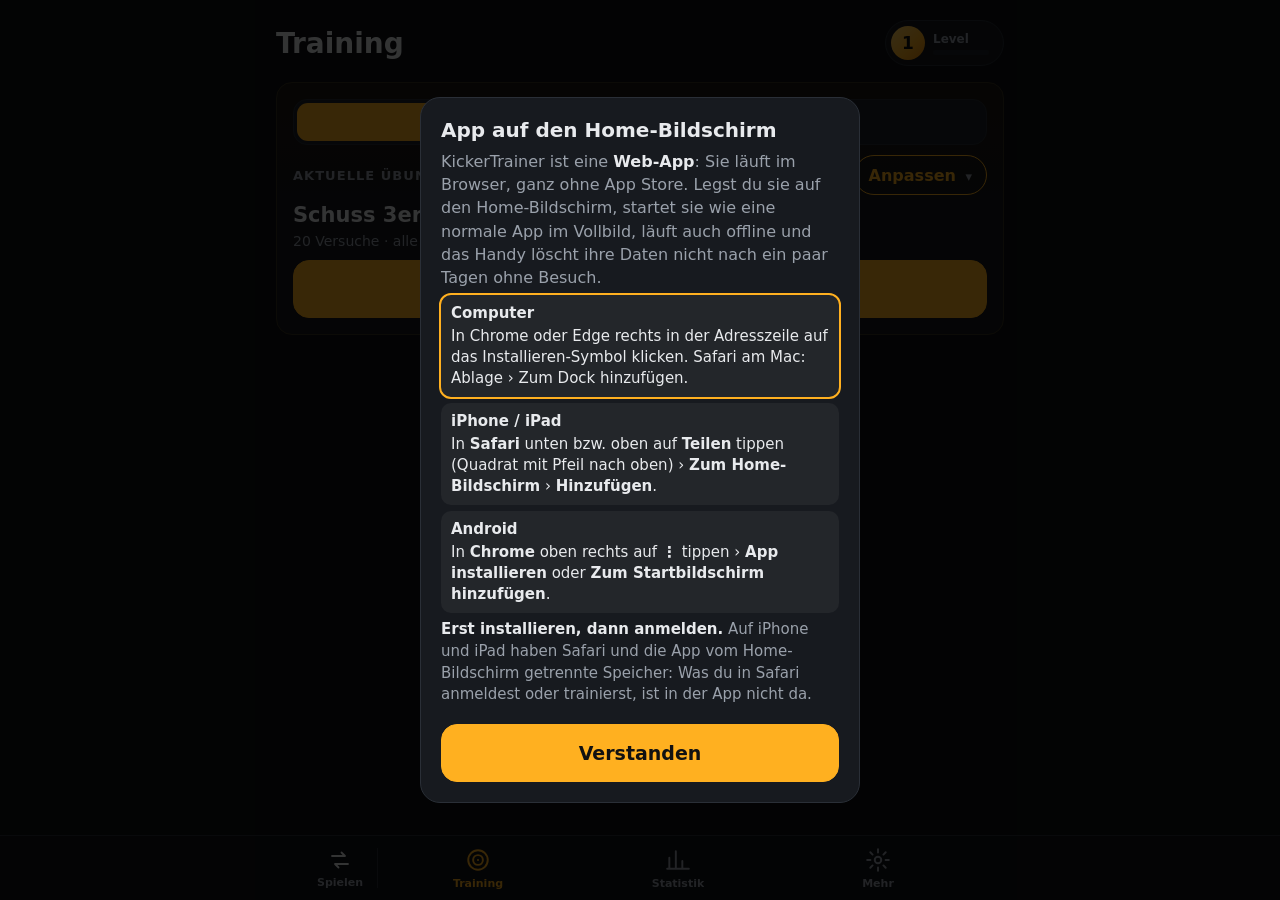
==== commit 81008fa2: "v3.22.0: Konto mit Nickname + Code (ohne E-Mail), Web-App-Hinweis - Registrieren wahlweise mit Code " ====
--- a/index.html
+++ b/index.html
@@ -11,7 +11,7 @@
 <title>KickerTrainer</title>
 <script>
 // Version und Datum: nur hier ändern. Hängt an CSS/JS als ?v=…, damit iOS nach einem Update keine alten Dateien mischt.
-window.KT_VER={v:'3.20.1',d:'2026-11-25'};
+window.KT_VER={v:'3.22.0',d:'2026-11-28'};
 document.write('<link rel="stylesheet" href="css/app.css?v='+KT_VER.v+'">');
 </script>
 </head>
@@ -127,10 +127,33 @@
       <p class="hint">„Ton + Erschütterung“ = beide müssen gleichzeitig ausschlagen: am wenigsten Fehlauslöser (Stimmen, Nachbartisch). Erschütterung braucht iPad direkt auf dem Tisch.</p></div>
     <button class="big" id="btnTest">Schusserkennung kalibrieren &amp; testen</button>
   </div>
+  <div class="card"><h2>Hilfe</h2>
+    <div class="two eq"><button class="big" id="btnPwa">App installieren</button><button class="big" id="btnIntro">Einführung</button></div>
+  </div>
   <div class="card" id="acct"><h2>Konto &amp; Sicherung</h2>
     <div id="acOut">
-      <p class="hint" style="margin:0">Ohne Konto läuft alles wie bisher: Die Daten bleiben nur auf diesem Gerät (bitte regelmäßig sichern). Mit Konto werden sie gesichert und zwischen deinen Geräten abgeglichen.</p>
-      <button class="big" id="acStart">Anmelden / Registrieren</button>
+      <p class="hint" style="margin:0">Ohne Konto läuft alles wie bisher: Die Daten bleiben nur auf diesem Gerät (bitte regelmäßig sichern). Mit Konto werden sie gesichert, zwischen deinen Geräten abgeglichen, und du kannst Spiele gegen andere werten.</p>
+      <p class="hint acage"><b>Unter 18?</b> Bitte die Anmeldung mit Code nutzen, dafür brauchst du keine E-Mail. <b>Unter 16?</b> Frag vorher deine Eltern.</p>
+      <button class="big primary" id="acCodeNew">Neues Konto mit Code<small>ohne E-Mail</small></button>
+      <button class="big" id="acCodeLogin">Anmelden mit Nickname + Code</button>
+      <button class="big" id="acStart">Mit E-Mail anmelden / registrieren<small>ab 18</small></button>
+    </div>
+    <div id="acCNew" class="hidden">
+      <label for="acCNick" class="hint" style="margin:0">Dein Nickname</label>
+      <input type="text" id="acCNick" maxlength="20" autocomplete="username" autocapitalize="off" autocorrect="off" spellcheck="false" placeholder="3 bis 20 Zeichen">
+      <p class="hint">Nimm nicht deinen echten vollen Namen. Unter diesem Namen sehen dich deine Mitspieler.</p>
+      <label class="acchk"><input type="checkbox" id="acCAge"> Ich bin mindestens 16 – oder meine Eltern sind einverstanden.</label>
+      <p class="hint">Du bekommst gleich einen Code. Mit Nickname + Code meldest du dich an. Es gibt keine E-Mail und kein Passwort-Zurücksetzen: <b>Ist der Code weg, ist das Konto weg.</b></p>
+      <button class="big primary" id="acCCreate">Konto anlegen</button>
+      <button class="big" id="acCancel3">Abbrechen</button>
+    </div>
+    <div id="acCLogin" class="hidden">
+      <label for="acLNick" class="hint" style="margin:0">Nickname</label>
+      <input type="text" id="acLNick" maxlength="20" autocomplete="username" autocapitalize="off" autocorrect="off" spellcheck="false">
+      <label for="acLCode" class="hint" style="margin:0">Code</label>
+      <input type="text" id="acLCode" maxlength="20" autocomplete="current-password" autocapitalize="characters" autocorrect="off" spellcheck="false" placeholder="XXX-XXX-XXX-XXX">
+      <button class="big primary" id="acLGo">Anmelden</button>
+      <button class="big" id="acCancel4">Abbrechen</button>
     </div>
     <div id="acMail" class="hidden">
       <label for="acEmail" class="hint" style="margin:0">E-Mail-Adresse</label>
@@ -150,9 +173,11 @@
       <div class="kv"><span>Angemeldet als</span><b id="acUser"></b></div>
       <div class="kv"><span>Abgleich</span><b id="acState"></b></div>
       <button class="big" id="acSync">Jetzt abgleichen</button>
+      <button class="big" id="acRegen">Neuen Anmelde-Code erzeugen</button>
+      <button class="big" id="acLink">E-Mail hinzufügen</button>
       <button class="big" id="acOutBtn">Abmelden</button>
       <button class="big danger" id="acDelete">Konto löschen</button>
-      <p class="hint">Gelöschte Einträge werden nicht auf andere Geräte übertragen. Beim Konto löschen verschwinden E-Mail-Adresse und alle Daten im Konto, die Daten auf diesem Gerät bleiben.</p>
+      <p class="hint" id="acInHint">Gelöschte Einträge werden nicht auf andere Geräte übertragen. Beim Konto löschen verschwinden E-Mail-Adresse und alle Daten im Konto, die Daten auf diesem Gerät bleiben.</p>
     </div>
   </div>
   <div class="card"><h2>Daten</h2>
@@ -268,7 +293,7 @@
 <div id="summary" class="overlay hidden"><div class="sheet" id="summaryBody"></div></div>
 <script>
 // Skripte in fester Reihenfolge laden (async=false), alle teilen sich denselben globalen Gültigkeitsbereich
-['core','ui','detector','sensors','home','training','reaktion','stats','gamification','learn','play','bilanz','tools','lab','calibrate','cloud','main'].forEach(f=>{const s=document.createElement('script');s.src='js/'+f+'.js?v='+KT_VER.v;s.async=false;document.body.appendChild(s)});
+['core','ui','detector','sensors','home','training','reaktion','stats','gamification','learn','regeln','play','bilanz','tools','lab','calibrate','cloud','main'].forEach(f=>{const s=document.createElement('script');s.src='js/'+f+'.js?v='+KT_VER.v;s.async=false;document.body.appendChild(s)});
 </script>
 </body>
 </html>
--- a/css/app.css
+++ b/css/app.css
@@ -543,3 +543,15 @@
 .stbadge.bad{color:var(--miss);border-color:color-mix(in srgb,var(--miss) 50%,transparent)}
 .stbadge.wait{color:var(--acc);border-color:color-mix(in srgb,var(--acc) 45%,transparent)}
 .bzform i.d{background:var(--mute)}
+/* Konto mit Code, Web-App-Hinweis (v3.22) */
+button.big small{display:block;font-size:13px;font-weight:400;opacity:.75;margin-top:2px}
+.acage{border-left:3px solid var(--acc,#f5a623);padding-left:10px}
+.acchk{display:flex;gap:10px;align-items:flex-start;font-size:15px;margin:10px 0;line-height:1.35}
+.acchk input{width:22px;height:22px;flex:none;margin-top:1px}
+.codebox{font:700 clamp(20px,6.4vw,30px)/1.2 ui-monospace,SFMono-Regular,Menlo,monospace;letter-spacing:1px;white-space:nowrap;text-align:center;padding:16px 8px;margin:10px 0;border:2px dashed var(--miss,#e5484d);border-radius:12px;user-select:all;-webkit-user-select:all;word-break:break-all}
+.codewarn{background:rgba(229,72,77,.14);border-radius:10px;padding:10px 12px;margin:8px 0;font-size:15px;line-height:1.4}
+.codewarn b{color:var(--miss,#e5484d)}
+.codeact{display:flex;gap:8px}.codeact button{flex:1}
+.pwahow{display:flex;flex-direction:column;gap:2px;padding:8px 10px;margin:6px 0;border-radius:10px;background:rgba(127,127,127,.12);font-size:15px;line-height:1.4}
+.pwahow.on{outline:2px solid var(--acc,#f5a623)}
+.pwawarn{font-size:15px}
